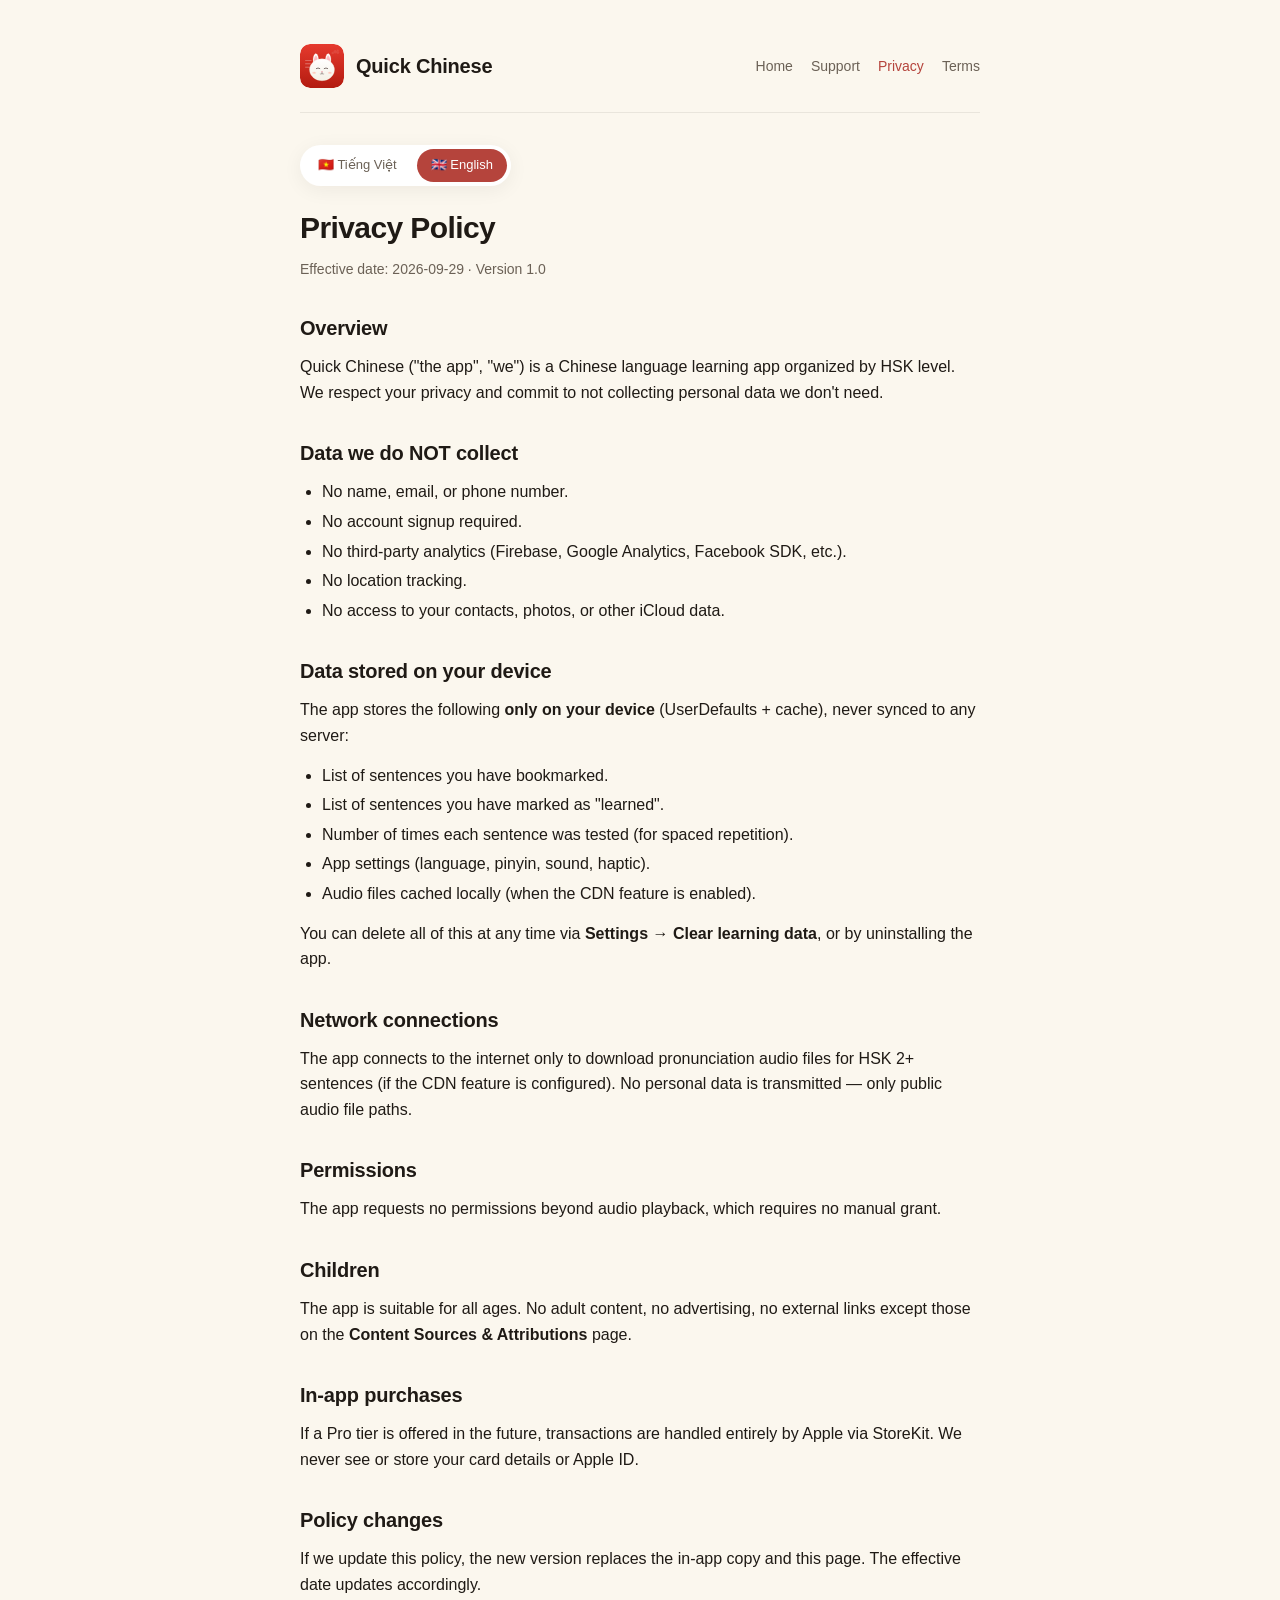
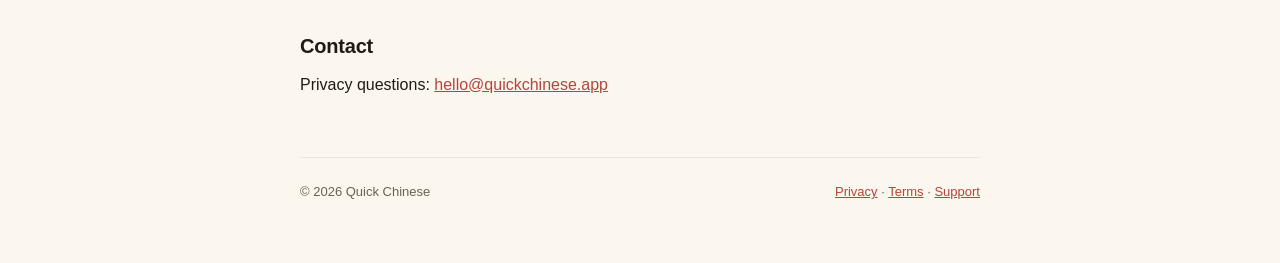
==== privacy-en.html @ 6769eddf "Initial Quick Chinese web (privacy, terms, support, landing)" ====
<!doctype html>
<html lang="en">
<head>
  <meta charset="utf-8">
  <meta name="viewport" content="width=device-width, initial-scale=1">
  <link rel="icon" type="image/svg+xml" href="/icon.svg">
  <link rel="apple-touch-icon" href="/apple-touch-icon.png">
  <title>Privacy Policy — Quick Chinese</title>
  <meta name="description" content="Quick Chinese does not collect any personal data. All learning data stays on your device.">
  <link rel="stylesheet" href="/style.css">
</head>
<body>
  <div class="wrap">
    <header class="site">
      <a href="/" style="text-decoration:none; color:inherit; display:flex; align-items:center; gap:12px;">
        <img class="logo" src="/icon.svg" alt="Quick Chinese logo" width="44" height="44">
        <div class="name">Quick Chinese</div>
      </a>
      <nav class="site">
        <a href="/">Home</a>
        <a href="/support.html">Support</a>
        <a href="/privacy.html" class="active">Privacy</a>
        <a href="/terms.html">Terms</a>
      </nav>
    </header>

    <div class="lang-switch">
      <a href="/privacy.html">🇻🇳 Tiếng Việt</a>
      <a href="/privacy-en.html" class="active">🇬🇧 English</a>
    </div>

    <h1>Privacy Policy</h1>
    <div class="meta">Effective date: 2026-09-29 · Version 1.0</div>

    <h2>Overview</h2>
    <p>Quick Chinese ("the app", "we") is a Chinese language learning app organized by HSK level. We respect your privacy and commit to not collecting personal data we don't need.</p>

    <h2>Data we do NOT collect</h2>
    <ul>
      <li>No name, email, or phone number.</li>
      <li>No account signup required.</li>
      <li>No third-party analytics (Firebase, Google Analytics, Facebook SDK, etc.).</li>
      <li>No location tracking.</li>
      <li>No access to your contacts, photos, or other iCloud data.</li>
    </ul>

    <h2>Data stored on your device</h2>
    <p>The app stores the following <strong>only on your device</strong> (UserDefaults + cache), never synced to any server:</p>
    <ul>
      <li>List of sentences you have bookmarked.</li>
      <li>List of sentences you have marked as "learned".</li>
      <li>Number of times each sentence was tested (for spaced repetition).</li>
      <li>App settings (language, pinyin, sound, haptic).</li>
      <li>Audio files cached locally (when the CDN feature is enabled).</li>
    </ul>
    <p>You can delete all of this at any time via <strong>Settings → Clear learning data</strong>, or by uninstalling the app.</p>

    <h2>Network connections</h2>
    <p>The app connects to the internet only to download pronunciation audio files for HSK 2+ sentences (if the CDN feature is configured). No personal data is transmitted — only public audio file paths.</p>

    <h2>Permissions</h2>
    <p>The app requests no permissions beyond audio playback, which requires no manual grant.</p>

    <h2>Children</h2>
    <p>The app is suitable for all ages. No adult content, no advertising, no external links except those on the <strong>Content Sources &amp; Attributions</strong> page.</p>

    <h2>In-app purchases</h2>
    <p>If a Pro tier is offered in the future, transactions are handled entirely by Apple via StoreKit. We never see or store your card details or Apple ID.</p>

    <h2>Policy changes</h2>
    <p>If we update this policy, the new version replaces the in-app copy and this page. The effective date updates accordingly.</p>

    <h2>Contact</h2>
    <p>Privacy questions:
      <a href="mailto:hello@quickchinese.app?subject=Quick%20Chinese%20-%20privacy">hello@quickchinese.app</a>
    </p>

    <footer class="site">
      <div>&copy; 2026 Quick Chinese</div>
      <div>
        <a href="/privacy.html">Privacy</a> ·
        <a href="/terms.html">Terms</a> ·
        <a href="/support.html">Support</a>
      </div>
    </footer>
  </div>
</body>
</html>
---- style.css ----
:root {
  --bg: #fbf7ee;
  --bg-alt: #ffffff;
  --fg: #1f1a15;
  --fg-muted: #6b6156;
  --accent: #b5443c;
  --accent-2: #2f5d63;
  --border: rgba(30, 24, 20, 0.08);
  --shadow: 0 4px 20px rgba(30, 24, 20, 0.06);
  --radius: 14px;
  --max-w: 720px;
  --font: -apple-system, BlinkMacSystemFont, "SF Pro Text", "Segoe UI",
          "Helvetica Neue", Arial, "PingFang SC", "Noto Sans SC",
          "Hiragino Sans", sans-serif;
}

@media (prefers-color-scheme: dark) {
  :root {
    --bg: #17130e;
    --bg-alt: #1f1a13;
    --fg: #f0e6d5;
    --fg-muted: #a1968a;
    --accent: #d95f57;
    --accent-2: #5eb8c1;
    --border: rgba(240, 230, 213, 0.08);
    --shadow: 0 4px 20px rgba(0, 0, 0, 0.25);
  }
}

* { box-sizing: border-box; }

body {
  margin: 0;
  font-family: var(--font);
  background: var(--bg);
  color: var(--fg);
  line-height: 1.6;
  font-size: 16px;
  -webkit-text-size-adjust: 100%;
}

.wrap {
  max-width: var(--max-w);
  margin: 0 auto;
  padding: 24px 20px 60px;
}

header.site {
  display: flex;
  align-items: center;
  gap: 12px;
  padding: 20px 0 24px;
  border-bottom: 1px solid var(--border);
  margin-bottom: 32px;
}

header.site .logo {
  width: 44px;
  height: 44px;
  border-radius: 10px;
  display: block;
  object-fit: cover;
}

header.site .name {
  font-size: 20px;
  font-weight: 700;
  letter-spacing: -0.01em;
}

nav.site {
  margin-left: auto;
  display: flex;
  gap: 18px;
}
nav.site a {
  color: var(--fg-muted);
  text-decoration: none;
  font-size: 14px;
  font-weight: 500;
}
nav.site a:hover, nav.site a.active { color: var(--accent); }

h1 {
  font-size: 30px;
  line-height: 1.2;
  margin: 0 0 12px;
  letter-spacing: -0.02em;
}
h2 {
  font-size: 20px;
  margin: 32px 0 10px;
  letter-spacing: -0.01em;
}
h3 {
  font-size: 16px;
  margin: 22px 0 6px;
  color: var(--fg-muted);
  text-transform: uppercase;
  letter-spacing: 0.04em;
  font-weight: 600;
}

p, ul, ol { margin: 0 0 14px; }
ul, ol { padding-left: 22px; }
li { margin-bottom: 4px; }

a { color: var(--accent); }
a:hover { text-decoration: none; }

code {
  background: var(--bg-alt);
  padding: 1px 6px;
  border-radius: 4px;
  font-size: 0.9em;
  font-family: ui-monospace, "SF Mono", Menlo, Consolas, monospace;
}

.meta {
  color: var(--fg-muted);
  font-size: 14px;
  margin-bottom: 24px;
}

.lang-switch {
  display: inline-flex;
  gap: 6px;
  background: var(--bg-alt);
  padding: 4px;
  border-radius: 999px;
  margin-bottom: 24px;
  box-shadow: var(--shadow);
}
.lang-switch a {
  padding: 6px 14px;
  border-radius: 999px;
  font-size: 13px;
  font-weight: 500;
  text-decoration: none;
  color: var(--fg-muted);
}
.lang-switch a.active {
  background: var(--accent);
  color: #fff;
}

.card {
  background: var(--bg-alt);
  border-radius: var(--radius);
  padding: 20px 22px;
  box-shadow: var(--shadow);
  margin: 16px 0;
}

.contact-btn {
  display: inline-flex;
  align-items: center;
  gap: 8px;
  padding: 12px 20px;
  border-radius: 12px;
  background: var(--accent);
  color: #fff !important;
  font-weight: 600;
  text-decoration: none;
  margin: 8px 0;
}
.contact-btn:hover { opacity: 0.9; }

footer.site {
  margin-top: 60px;
  padding-top: 24px;
  border-top: 1px solid var(--border);
  color: var(--fg-muted);
  font-size: 13px;
  display: flex;
  justify-content: space-between;
  flex-wrap: wrap;
  gap: 12px;
}

.hero {
  text-align: center;
  padding: 32px 0 8px;
}
.hero .tagline {
  color: var(--fg-muted);
  font-size: 18px;
  max-width: 520px;
  margin: 0 auto 24px;
}
.badge {
  display: inline-block;
  padding: 4px 10px;
  border-radius: 999px;
  background: var(--accent-2);
  color: #fff;
  font-size: 12px;
  font-weight: 600;
  letter-spacing: 0.02em;
  margin-bottom: 12px;
}

.features {
  display: grid;
  grid-template-columns: repeat(auto-fit, minmax(220px, 1fr));
  gap: 14px;
  margin: 32px 0;
}
.feature h3 {
  color: var(--fg);
  text-transform: none;
  letter-spacing: 0;
  font-size: 15px;
  margin: 0 0 6px;
  font-weight: 600;
}
.feature p {
  font-size: 14px;
  color: var(--fg-muted);
  margin: 0;
}
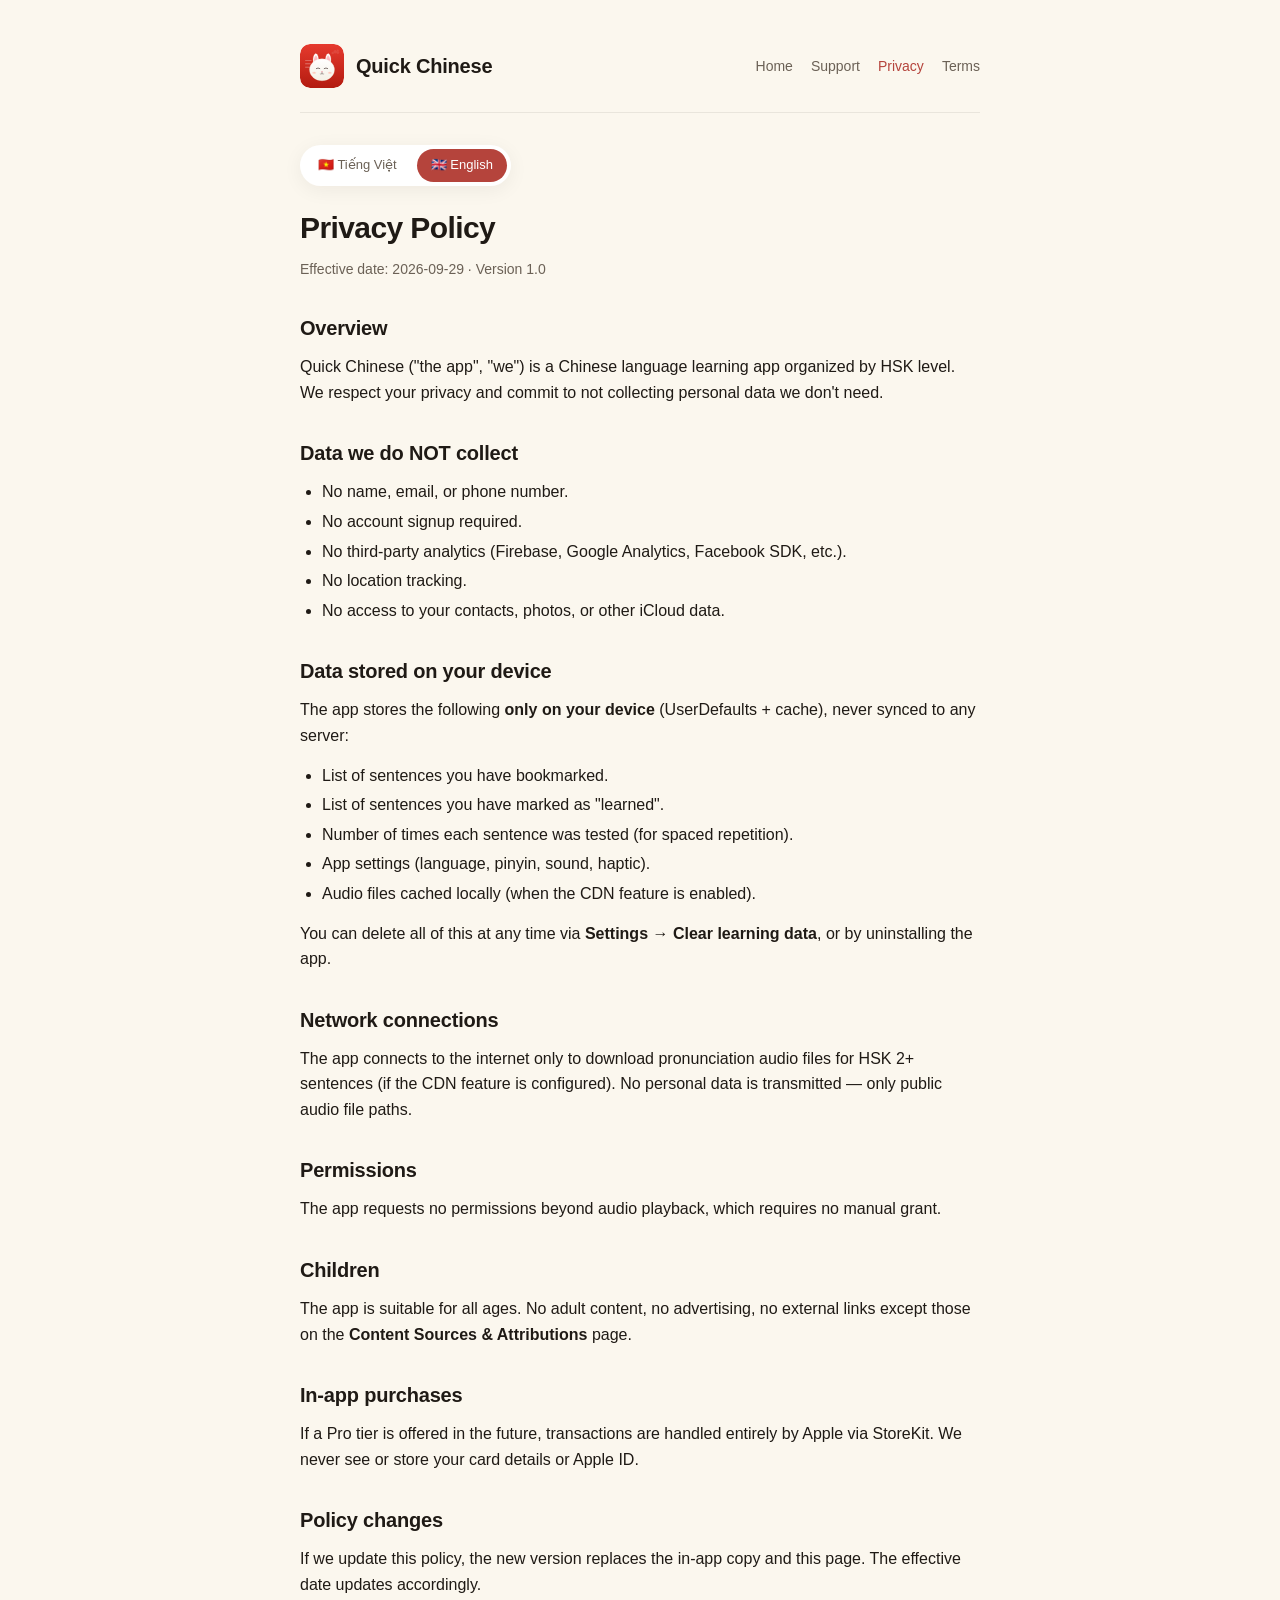
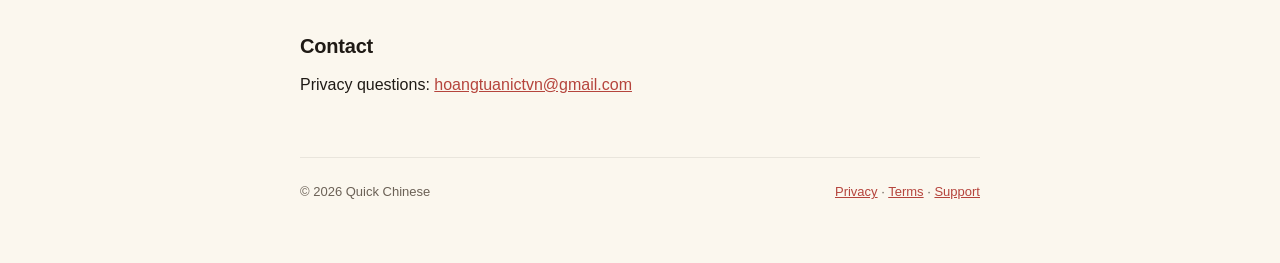
==== commit 13b57d31: "Set contact email to hoangtuanictvn@gmail.com" ====
--- a/privacy-en.html
+++ b/privacy-en.html
@@ -72,7 +72,7 @@
 
     <h2>Contact</h2>
     <p>Privacy questions:
-      <a href="mailto:hello@quickchinese.app?subject=Quick%20Chinese%20-%20privacy">hello@quickchinese.app</a>
+      <a href="mailto:hoangtuanictvn@gmail.com?subject=Quick%20Chinese%20-%20privacy">hoangtuanictvn@gmail.com</a>
     </p>
 
     <footer class="site">
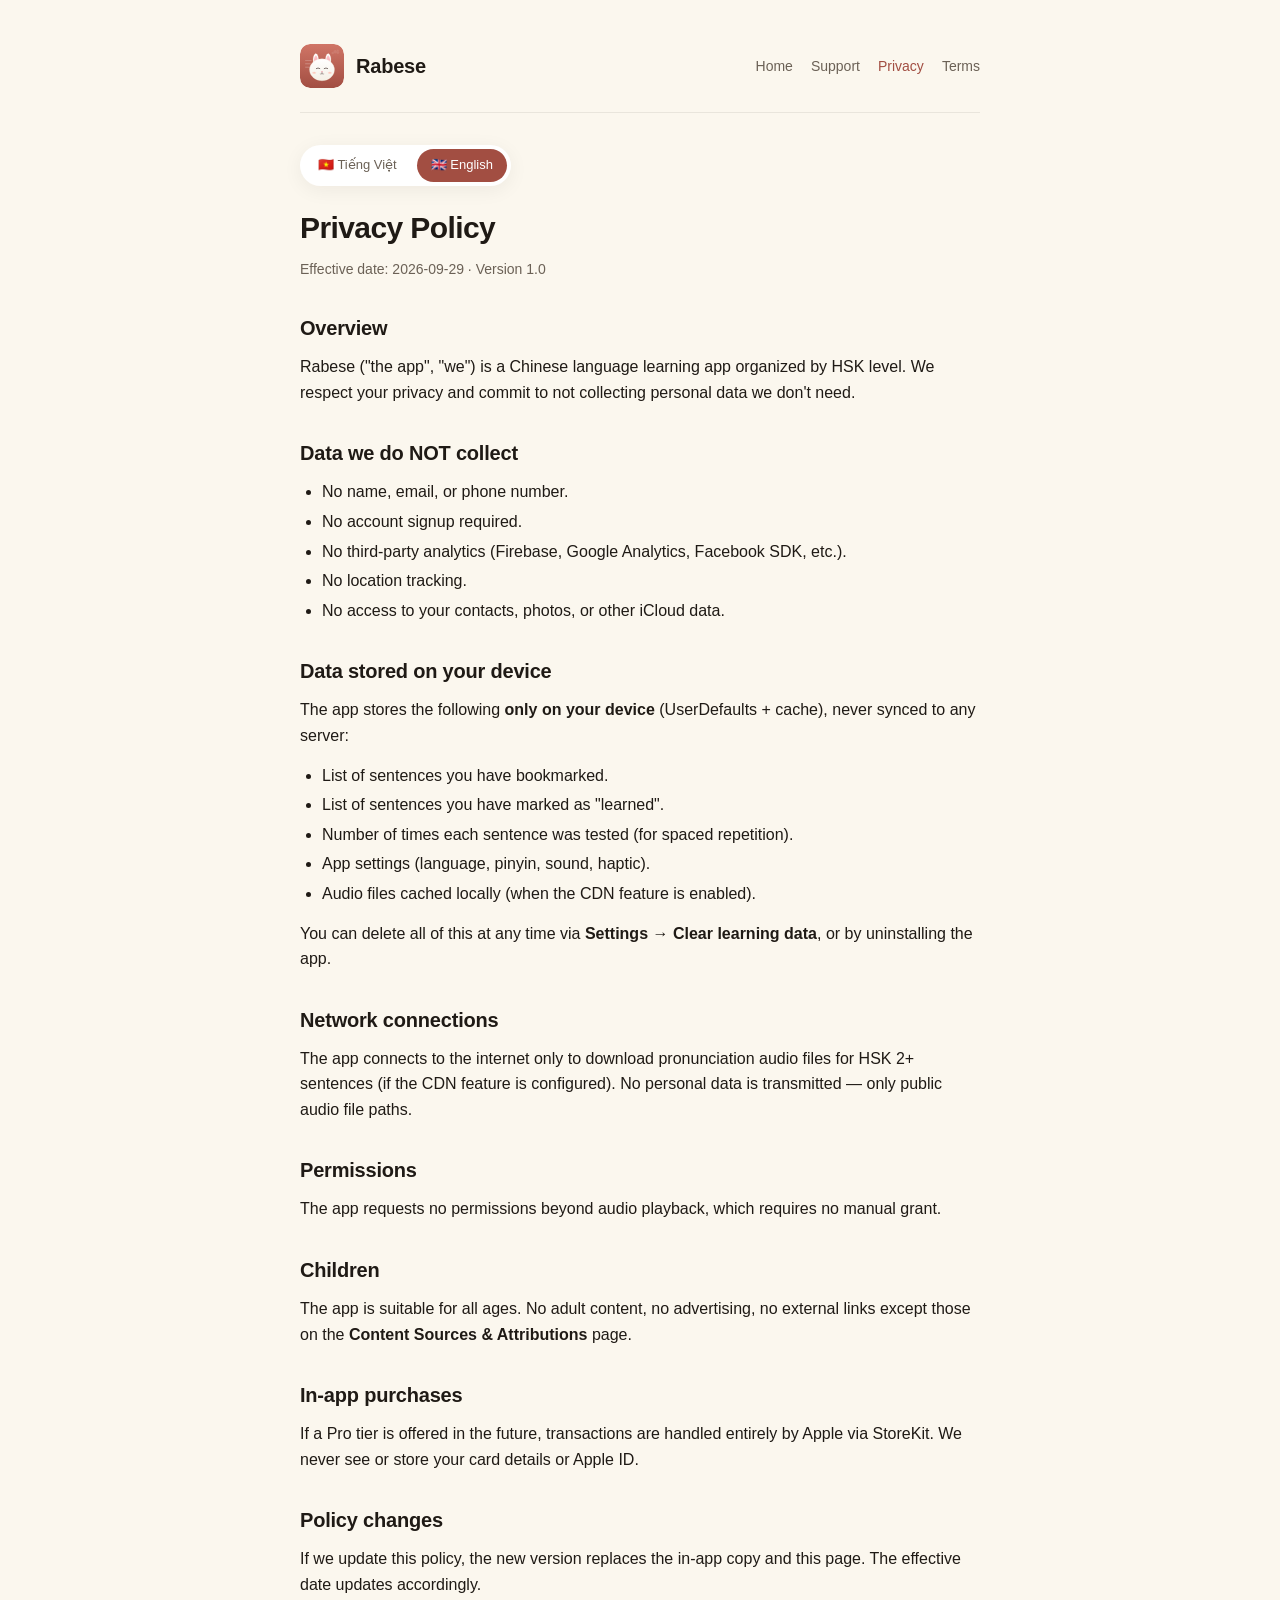
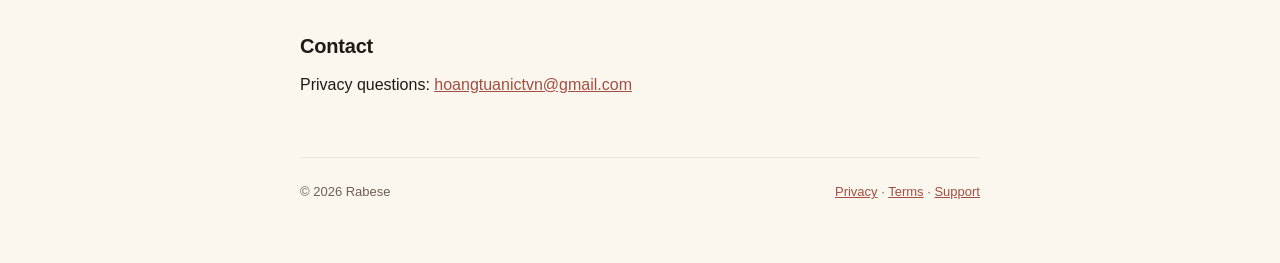
==== commit fa43ed4c: "Rename Quick Chinese → Rabese, tagline 'Learn Chinese rapidly', update vercel URLs" ====
--- a/privacy-en.html
+++ b/privacy-en.html
@@ -5,16 +5,16 @@
   <meta name="viewport" content="width=device-width, initial-scale=1">
   <link rel="icon" type="image/svg+xml" href="/icon.svg">
   <link rel="apple-touch-icon" href="/apple-touch-icon.png">
-  <title>Privacy Policy — Quick Chinese</title>
-  <meta name="description" content="Quick Chinese does not collect any personal data. All learning data stays on your device.">
+  <title>Privacy Policy — Rabese</title>
+  <meta name="description" content="Rabese does not collect any personal data. All learning data stays on your device.">
   <link rel="stylesheet" href="/style.css">
 </head>
 <body>
   <div class="wrap">
     <header class="site">
       <a href="/" style="text-decoration:none; color:inherit; display:flex; align-items:center; gap:12px;">
-        <img class="logo" src="/icon.svg" alt="Quick Chinese logo" width="44" height="44">
-        <div class="name">Quick Chinese</div>
+        <img class="logo" src="/icon.svg" alt="Rabese logo" width="44" height="44">
+        <div class="name">Rabese</div>
       </a>
       <nav class="site">
         <a href="/">Home</a>
@@ -33,7 +33,7 @@
     <div class="meta">Effective date: 2026-09-29 · Version 1.0</div>
 
     <h2>Overview</h2>
-    <p>Quick Chinese ("the app", "we") is a Chinese language learning app organized by HSK level. We respect your privacy and commit to not collecting personal data we don't need.</p>
+    <p>Rabese ("the app", "we") is a Chinese language learning app organized by HSK level. We respect your privacy and commit to not collecting personal data we don't need.</p>
 
     <h2>Data we do NOT collect</h2>
     <ul>
@@ -72,11 +72,11 @@
 
     <h2>Contact</h2>
     <p>Privacy questions:
-      <a href="mailto:hoangtuanictvn@gmail.com?subject=Quick%20Chinese%20-%20privacy">hoangtuanictvn@gmail.com</a>
+      <a href="mailto:hoangtuanictvn@gmail.com?subject=Rabese%20-%20privacy">hoangtuanictvn@gmail.com</a>
     </p>
 
     <footer class="site">
-      <div>&copy; 2026 Quick Chinese</div>
+      <div>&copy; 2026 Rabese</div>
       <div>
         <a href="/privacy.html">Privacy</a> ·
         <a href="/terms.html">Terms</a> ·
--- a/style.css
+++ b/style.css
@@ -3,7 +3,7 @@
   --bg-alt: #ffffff;
   --fg: #1f1a15;
   --fg-muted: #6b6156;
-  --accent: #b5443c;
+  --accent: #A24E42;
   --accent-2: #2f5d63;
   --border: rgba(30, 24, 20, 0.08);
   --shadow: 0 4px 20px rgba(30, 24, 20, 0.06);
